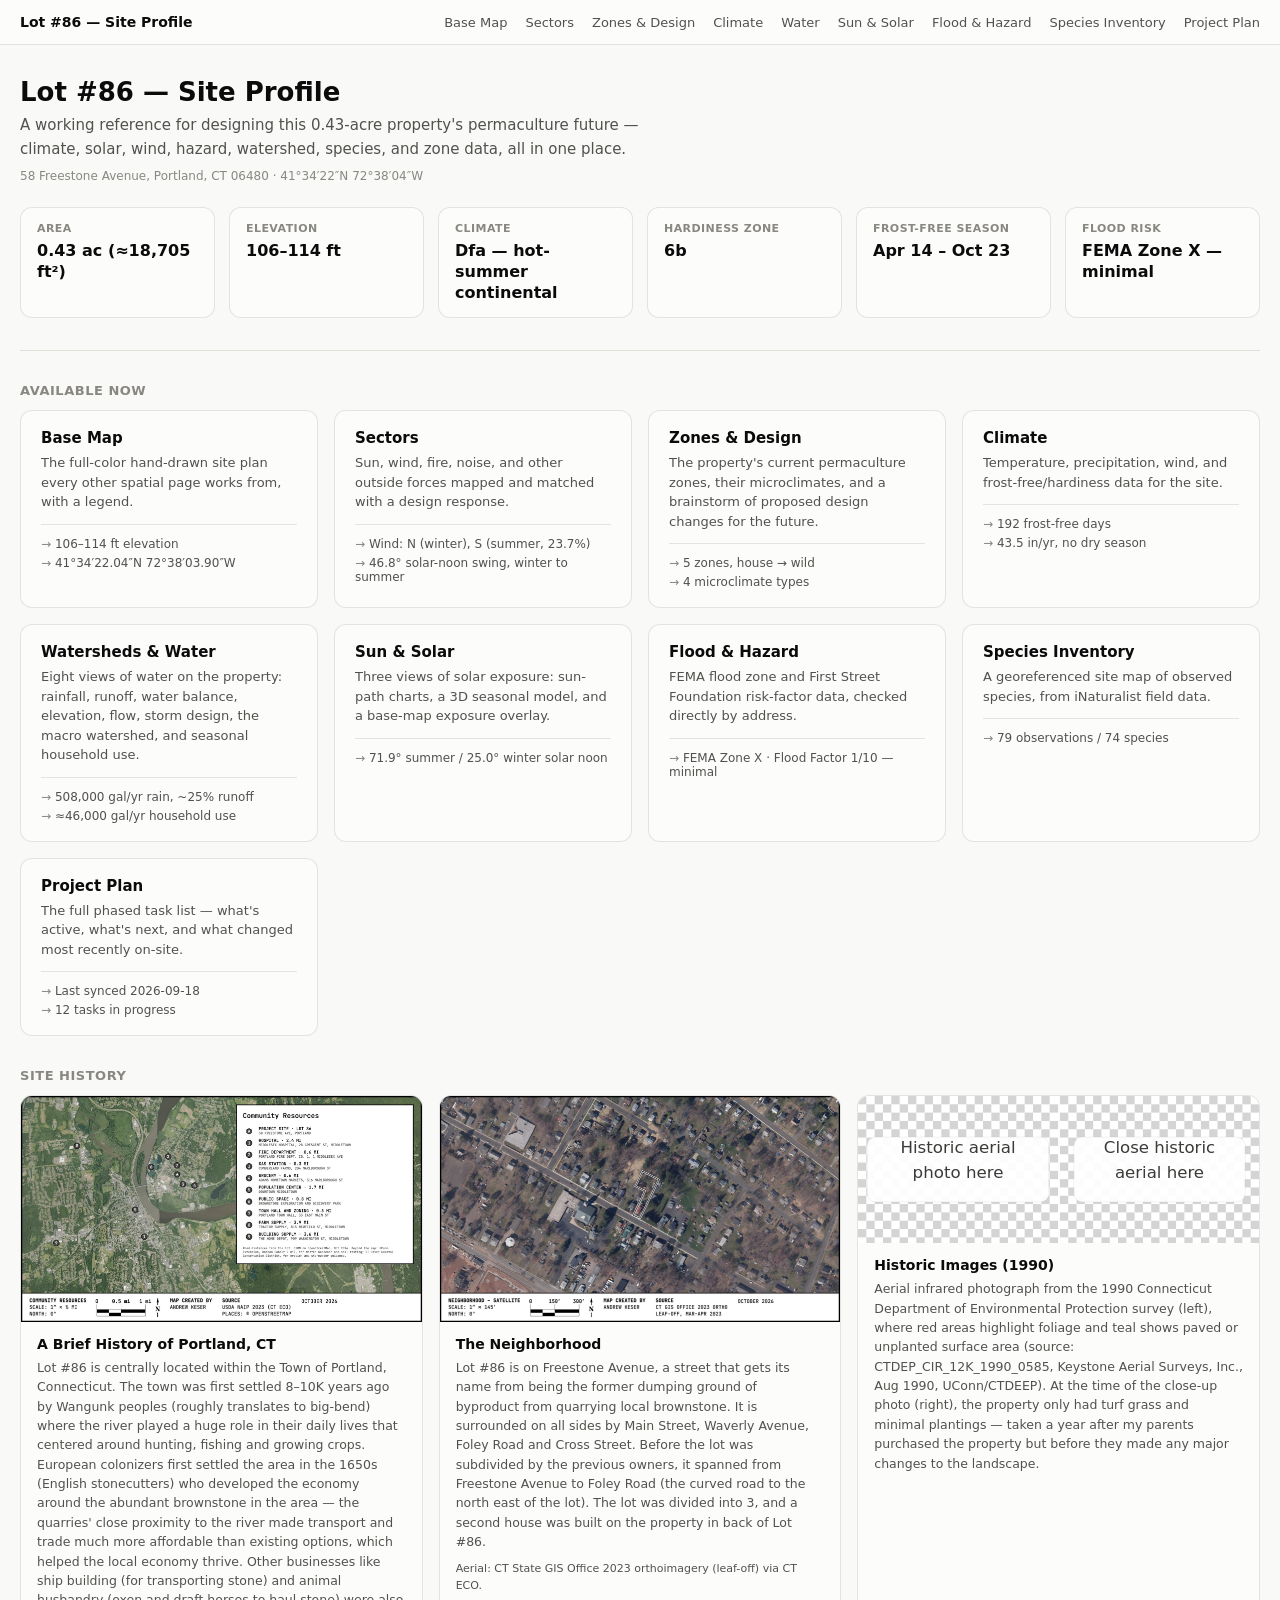
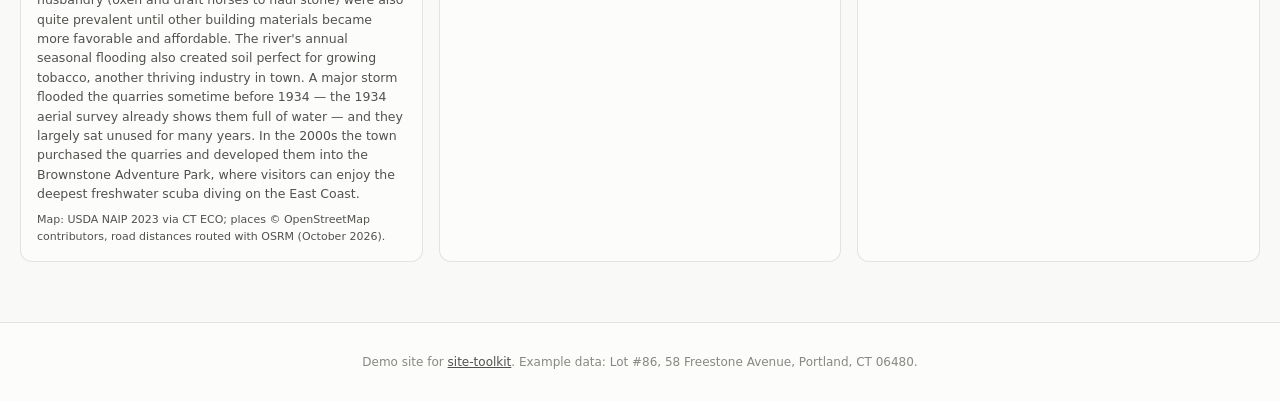
==== docs/index.html @ dff3a013 "Home page: real community and neighborhood maps in the site history cards R3 (community resources on" ====
<!DOCTYPE html>
<html lang="en">
<head>
<meta charset="utf-8">
<meta name="viewport" content="width=device-width, initial-scale=1">
<title>Lot #86 — Site Profile</title>
<style>
  .viz-root {
    color-scheme: light;
    --surface-1: #fcfcfb; --page: #f9f9f7; --text-primary: #0b0b0b;
    --text-secondary: #52514e; --text-muted: #898781; --border: rgba(11,11,11,0.10);
    --grid: #e1e0d9;
  }
  @media (prefers-color-scheme: dark) {
    :root:not([data-theme="light"]) .viz-root {
      color-scheme: dark;
      --surface-1: #1a1a19; --page: #0d0d0d; --text-primary: #ffffff;
      --text-secondary: #c3c2b7; --text-muted: #898781; --border: rgba(255,255,255,0.10);
      --grid: #2c2c2a;
    }
  }
  :root[data-theme="dark"] .viz-root {
    color-scheme: dark;
    --surface-1: #1a1a19; --page: #0d0d0d; --text-primary: #ffffff;
    --text-secondary: #c3c2b7; --text-muted: #898781; --border: rgba(255,255,255,0.10);
    --grid: #2c2c2a;
  }
  * { box-sizing: border-box; }
  body { margin: 0; }
  .viz-root {
    font-family: system-ui, -apple-system, "Segoe UI", sans-serif;
    background: var(--page); color: var(--text-primary); min-height: 80vh;
    padding: 32px 20px 60px;
  }
  .wrap { max-width: 1280px; margin: 0 auto; }
  h1 { font-size: 26px; font-weight: 600; margin: 0 0 6px; }
  .subhead { color: var(--text-secondary); font-size: 15px; line-height: 1.6; margin: 0 0 8px; max-width: 640px; }
  .subhead-muted { color: var(--text-muted); font-size: 12px; margin: 0 0 24px; }

  .fact-row {
    display: grid; grid-template-columns: repeat(auto-fit, minmax(150px, 1fr));
    gap: 14px; margin: 24px 0 32px;
  }
  .fact {
    background: var(--surface-1); border: 1px solid var(--border); border-radius: 12px;
    padding: 14px 16px;
  }
  .fact-label { font-size: 11px; font-weight: 600; letter-spacing: 0.04em; text-transform: uppercase; color: var(--text-muted); margin: 0 0 6px; }
  .fact-value { font-size: 16px; font-weight: 600; color: var(--text-primary); margin: 0; line-height: 1.3; }

  h2.section-head { font-size: 13px; font-weight: 600; letter-spacing: 0.04em; text-transform: uppercase; color: var(--text-muted); margin: 0 0 12px; }
  .card-grid { display: grid; grid-template-columns: repeat(auto-fit, minmax(240px, 1fr)); gap: 16px; margin-bottom: 32px; }
  .nav-card {
    background: var(--surface-1); border: 1px solid var(--border);
    border-radius: 12px; padding: 18px 20px;
  }
  .nav-card .card-title { display: block; text-decoration: none; color: inherit; }
  .nav-card .card-title:hover h3 { text-decoration: underline; }
  .nav-card h3 { font-size: 15px; font-weight: 600; margin: 0 0 6px; color: var(--text-primary); }
  .nav-card p { font-size: 13px; color: var(--text-secondary); margin: 0; line-height: 1.5; }
  .card-stats { display: flex; flex-direction: column; gap: 5px; margin: 12px 0 0; padding-top: 12px; border-top: 1px solid var(--border); }
  .card-stats a { font-size: 12px; color: var(--text-secondary); text-decoration: none; }
  .card-stats a:hover { color: var(--text-primary); text-decoration: underline; }
  .card-stats a::before { content: "→ "; color: var(--text-muted); }
  .divider { height: 1px; background: var(--grid); margin: 8px 0 32px; border: none; }
  .history-grid { display: grid; grid-template-columns: repeat(auto-fit, minmax(260px, 1fr)); gap: 16px; }
  .history-card { background: var(--surface-1); border: 1px solid var(--border); border-radius: 12px; overflow: hidden; }
  .history-card img { width: 100%; height: auto; display: block; }
  .history-photos { display: grid; grid-template-columns: 1fr 1fr; gap: 2px; }
  .history-card .body { padding: 14px 16px 16px; }
  .history-card h3 { font-size: 14px; font-weight: 600; margin: 0 0 6px; color: var(--text-primary); }
  .history-card p { font-size: 12.5px; color: var(--text-secondary); margin: 0; line-height: 1.55; }
</style>
</head>
<body>
<!-- NAV:START -->
<style>
  .site-nav {
    font-family: system-ui, -apple-system, "Segoe UI", sans-serif;
    display: flex; flex-wrap: wrap; align-items: center; justify-content: space-between;
    gap: 12px; padding: 14px 20px;
    background: #fcfcfb; border-bottom: 1px solid rgba(11,11,11,0.10);
  }
  .site-nav__brand { font-weight: 600; font-size: 14px; color: #0b0b0b; text-decoration: none; }
  .site-nav__links { display: flex; gap: 18px; flex-wrap: wrap; }
  .site-nav__links a { font-size: 13px; color: #52514e; text-decoration: none; }
  .site-nav__links a:hover { color: #0b0b0b; }
  @media (prefers-color-scheme: dark) {
    :root:not([data-theme="light"]) .site-nav { background: #1a1a19; border-bottom-color: rgba(255,255,255,0.10); }
    :root:not([data-theme="light"]) .site-nav__brand { color: #ffffff; }
    :root:not([data-theme="light"]) .site-nav__links a { color: #c3c2b7; }
    :root:not([data-theme="light"]) .site-nav__links a:hover { color: #ffffff; }
  }
  :root[data-theme="dark"] .site-nav { background: #1a1a19; border-bottom-color: rgba(255,255,255,0.10); }
  :root[data-theme="dark"] .site-nav__brand { color: #ffffff; }
  :root[data-theme="dark"] .site-nav__links a { color: #c3c2b7; }
  :root[data-theme="dark"] .site-nav__links a:hover { color: #ffffff; }
</style>
<nav class="site-nav">
  <a class="site-nav__brand" href="index.html">Lot #86 — Site Profile</a>
  <div class="site-nav__links">
    <a href="base-map.html">Base Map</a>
    <a href="sectors.html">Sectors</a>
    <a href="zones-design.html">Zones &amp; Design</a>
    <a href="climate.html">Climate</a>
    <a href="water.html">Water</a>
    <a href="sun-solar.html">Sun &amp; Solar</a>
    <a href="flood-hazard.html">Flood &amp; Hazard</a>
    <a href="species-inventory.html">Species Inventory</a>
    <a href="project-plan.html">Project Plan</a>
  </div>
</nav>
<!-- NAV:END -->
<div class="viz-root">
  <div class="wrap">
    <header>
      <h1>Lot #86 — Site Profile</h1>
      <p class="subhead">A working reference for designing this 0.43-acre property's permaculture future — climate, solar, wind, hazard, watershed, species, and zone data, all in one place.</p>
      <p class="subhead-muted">58 Freestone Avenue, Portland, CT 06480 &middot; 41&deg;34&prime;22&Prime;N 72&deg;38&prime;04&Prime;W</p>
    </header>

    <div class="fact-row">
      <div class="fact"><p class="fact-label">Area</p><p class="fact-value">0.43 ac (&asymp;18,705 ft&sup2;)</p></div>
      <div class="fact"><p class="fact-label">Elevation</p><p class="fact-value">106&ndash;114 ft</p></div>
      <div class="fact"><p class="fact-label">Climate</p><p class="fact-value">Dfa &mdash; hot-summer continental</p></div>
      <div class="fact"><p class="fact-label">Hardiness zone</p><p class="fact-value">6b</p></div>
      <div class="fact"><p class="fact-label">Frost-free season</p><p class="fact-value">Apr 14 &ndash; Oct 23</p></div>
      <div class="fact"><p class="fact-label">Flood risk</p><p class="fact-value">FEMA Zone X &mdash; minimal</p></div>
    </div>

    <hr class="divider">

    <h2 class="section-head">Available now</h2>
    <div class="card-grid">
      <div class="nav-card">
        <a class="card-title" href="base-map.html"><h3>Base Map</h3></a>
        <p>The full-color hand-drawn site plan every other spatial page works from, with a legend.</p>
        <div class="card-stats">
          <a href="base-map.html">106&ndash;114 ft elevation</a>
          <a href="base-map.html">41&deg;34&prime;22.04&Prime;N 72&deg;38&prime;03.90&Prime;W</a>
        </div>
      </div>
      <div class="nav-card">
        <a class="card-title" href="sectors.html"><h3>Sectors</h3></a>
        <p>Sun, wind, fire, noise, and other outside forces mapped and matched with a design response.</p>
        <div class="card-stats">
          <a href="sectors.html#wind">Wind: N (winter), S (summer, 23.7%)</a>
          <a href="sectors.html#sun-solar">46.8&deg; solar-noon swing, winter to summer</a>
        </div>
      </div>
      <div class="nav-card">
        <a class="card-title" href="zones-design.html"><h3>Zones &amp; Design</h3></a>
        <p>The property's current permaculture zones, their microclimates, and a brainstorm of proposed design changes for the future.</p>
        <div class="card-stats">
          <a href="zones-design.html#current-zones">5 zones, house &rarr; wild</a>
          <a href="zones-design.html#microclimates">4 microclimate types</a>
        </div>
      </div>
      <div class="nav-card">
        <a class="card-title" href="climate.html"><h3>Climate</h3></a>
        <p>Temperature, precipitation, wind, and frost-free/hardiness data for the site.</p>
        <div class="card-stats">
          <a href="climate.html#frost-panel">192 frost-free days</a>
          <a href="climate.html#precipitation">43.5 in/yr, no dry season</a>
        </div>
      </div>
      <div class="nav-card">
        <a class="card-title" href="water.html"><h3>Watersheds &amp; Water</h3></a>
        <p>Eight views of water on the property: rainfall, runoff, water balance, elevation, flow, storm design, the macro watershed, and seasonal household use.</p>
        <div class="card-stats">
          <a href="water.html#water-balance">508,000 gal/yr rain, ~25% runoff</a>
          <a href="water.html#water-use">&asymp;46,000 gal/yr household use</a>
        </div>
      </div>
      <div class="nav-card">
        <a class="card-title" href="sun-solar.html"><h3>Sun &amp; Solar</h3></a>
        <p>Three views of solar exposure: sun-path charts, a 3D seasonal model, and a base-map exposure overlay.</p>
        <div class="card-stats">
          <a href="sun-solar.html#sun-path-charts">71.9&deg; summer / 25.0&deg; winter solar noon</a>
        </div>
      </div>
      <div class="nav-card">
        <a class="card-title" href="flood-hazard.html"><h3>Flood &amp; Hazard</h3></a>
        <p>FEMA flood zone and First Street Foundation risk-factor data, checked directly by address.</p>
        <div class="card-stats">
          <a href="flood-hazard.html">FEMA Zone X &middot; Flood Factor 1/10 &mdash; minimal</a>
        </div>
      </div>
      <div class="nav-card">
        <a class="card-title" href="species-inventory.html"><h3>Species Inventory</h3></a>
        <p>A georeferenced site map of observed species, from iNaturalist field data.</p>
        <div class="card-stats">
          <a href="species-inventory.html#species-catalog">79 observations / 74 species</a>
        </div>
      </div>
      <div class="nav-card">
        <a class="card-title" href="project-plan.html"><h3>Project Plan</h3></a>
        <p>The full phased task list &mdash; what's active, what's next, and what changed most recently on-site.</p>
        <div class="card-stats">
          <a href="project-plan.html#recent-activity">Last synced 2026-09-18</a>
          <a href="project-plan.html">12 tasks in progress</a>
        </div>
      </div>
    </div>

    <h2 class="section-head">Site History</h2>
    <div class="history-grid">
      <div class="history-card">
        <a href="assets/context-community.jpg" title="Open the full-size map"><img src="assets/context-community.jpg" alt="Community resources map: Portland, Middletown and Cromwell on 2023 aerial imagery, with the lot and nine nearby resources numbered, from the hospital to the farm supply store" width="1600" height="900"></a>
        <div class="body">
          <h3>A Brief History of Portland, CT</h3>
          <p>Lot #86 is centrally located within the Town of Portland, Connecticut. The town was first settled 8&ndash;10K years ago by Wangunk peoples (roughly translates to big-bend) where the river played a huge role in their daily lives that centered around hunting, fishing and growing crops. European colonizers first settled the area in the 1650s (English stonecutters) who developed the economy around the abundant brownstone in the area &mdash; the quarries' close proximity to the river made transport and trade much more affordable than existing options, which helped the local economy thrive. Other businesses like ship building (for transporting stone) and animal husbandry (oxen and draft horses to haul stone) were also quite prevalent until other building materials became more favorable and affordable. The river's annual seasonal flooding also created soil perfect for growing tobacco, another thriving industry in town. A major storm flooded the quarries sometime before 1934 &mdash; the 1934 aerial survey already shows them full of water &mdash; and they largely sat unused for many years. In the 2000s the town purchased the quarries and developed them into the Brownstone Adventure Park, where visitors can enjoy the deepest freshwater scuba diving on the East Coast.</p>
          <p style="margin-top:8px;font-size:11px;">Map: USDA NAIP 2023 via CT ECO; places &copy; OpenStreetMap contributors, road distances routed with OSRM (October 2026).</p>
        </div>
      </div>
      <div class="history-card">
        <a href="assets/context-neighborhood.jpg" title="Open the full-size map"><img src="assets/context-neighborhood.jpg" alt="Neighborhood aerial, north up, about half a mile across, with the Lot 86 boundary outlined on Freestone Avenue" width="1600" height="900"></a>
        <div class="body">
          <h3>The Neighborhood</h3>
          <p>Lot #86 is on Freestone Avenue, a street that gets its name from being the former dumping ground of byproduct from quarrying local brownstone. It is surrounded on all sides by Main Street, Waverly Avenue, Foley Road and Cross Street. Before the lot was subdivided by the previous owners, it spanned from Freestone Avenue to Foley Road (the curved road to the north east of the lot). The lot was divided into 3, and a second house was built on the property in back of Lot #86.</p>
          <p style="margin-top:8px;font-size:11px;">Aerial: CT State GIS Office 2023 orthoimagery (leaf-off) via CT ECO.</p>
        </div>
      </div>
      <div class="history-card">
        <div class="history-photos">
          <img src="assets/site-history-1990-infrared.svg" alt="Placeholder: Historic aerial photo of your project site&#x27;s area here" width="1200" height="884">
          <img src="assets/site-history-1990-lot86.svg" alt="Placeholder: Close historic aerial photo of your project site here" width="1200" height="884">
        </div>
        <div class="body">
          <h3>Historic Images (1990)</h3>
          <p>Aerial infrared photograph from the 1990 Connecticut Department of Environmental Protection survey (left), where red areas highlight foliage and teal shows paved or unplanted surface area (source: CTDEP_CIR_12K_1990_0585, Keystone Aerial Surveys, Inc., Aug 1990, UConn/CTDEEP). At the time of the close-up photo (right), the property only had turf grass and minimal plantings &mdash; taken a year after my parents purchased the property but before they made any major changes to the landscape.</p>
        </div>
      </div>
    </div>
  </div>
</div>
<!-- FOOTER:START -->
<style>
  .site-footer {
    font-family: system-ui, -apple-system, "Segoe UI", sans-serif;
    padding: 20px; text-align: center;
    font-size: 12px; color: #898781;
    background: #fcfcfb; border-top: 1px solid rgba(11,11,11,0.10);
  }
  .site-footer a { color: #52514e; }
  @media (prefers-color-scheme: dark) {
    :root:not([data-theme="light"]) .site-footer { background: #1a1a19; border-top-color: rgba(255,255,255,0.10); }
    :root:not([data-theme="light"]) .site-footer a { color: #c3c2b7; }
  }
  :root[data-theme="dark"] .site-footer { background: #1a1a19; border-top-color: rgba(255,255,255,0.10); }
  :root[data-theme="dark"] .site-footer a { color: #c3c2b7; }
</style>
<footer class="site-footer">
  <p>Demo site for <a href="https://github.com/keser/site-toolkit">site-toolkit</a>.
    Example data: Lot #86, 58 Freestone Avenue, Portland, CT 06480.</p>
</footer>
<!-- FOOTER:END -->
</body>
</html>
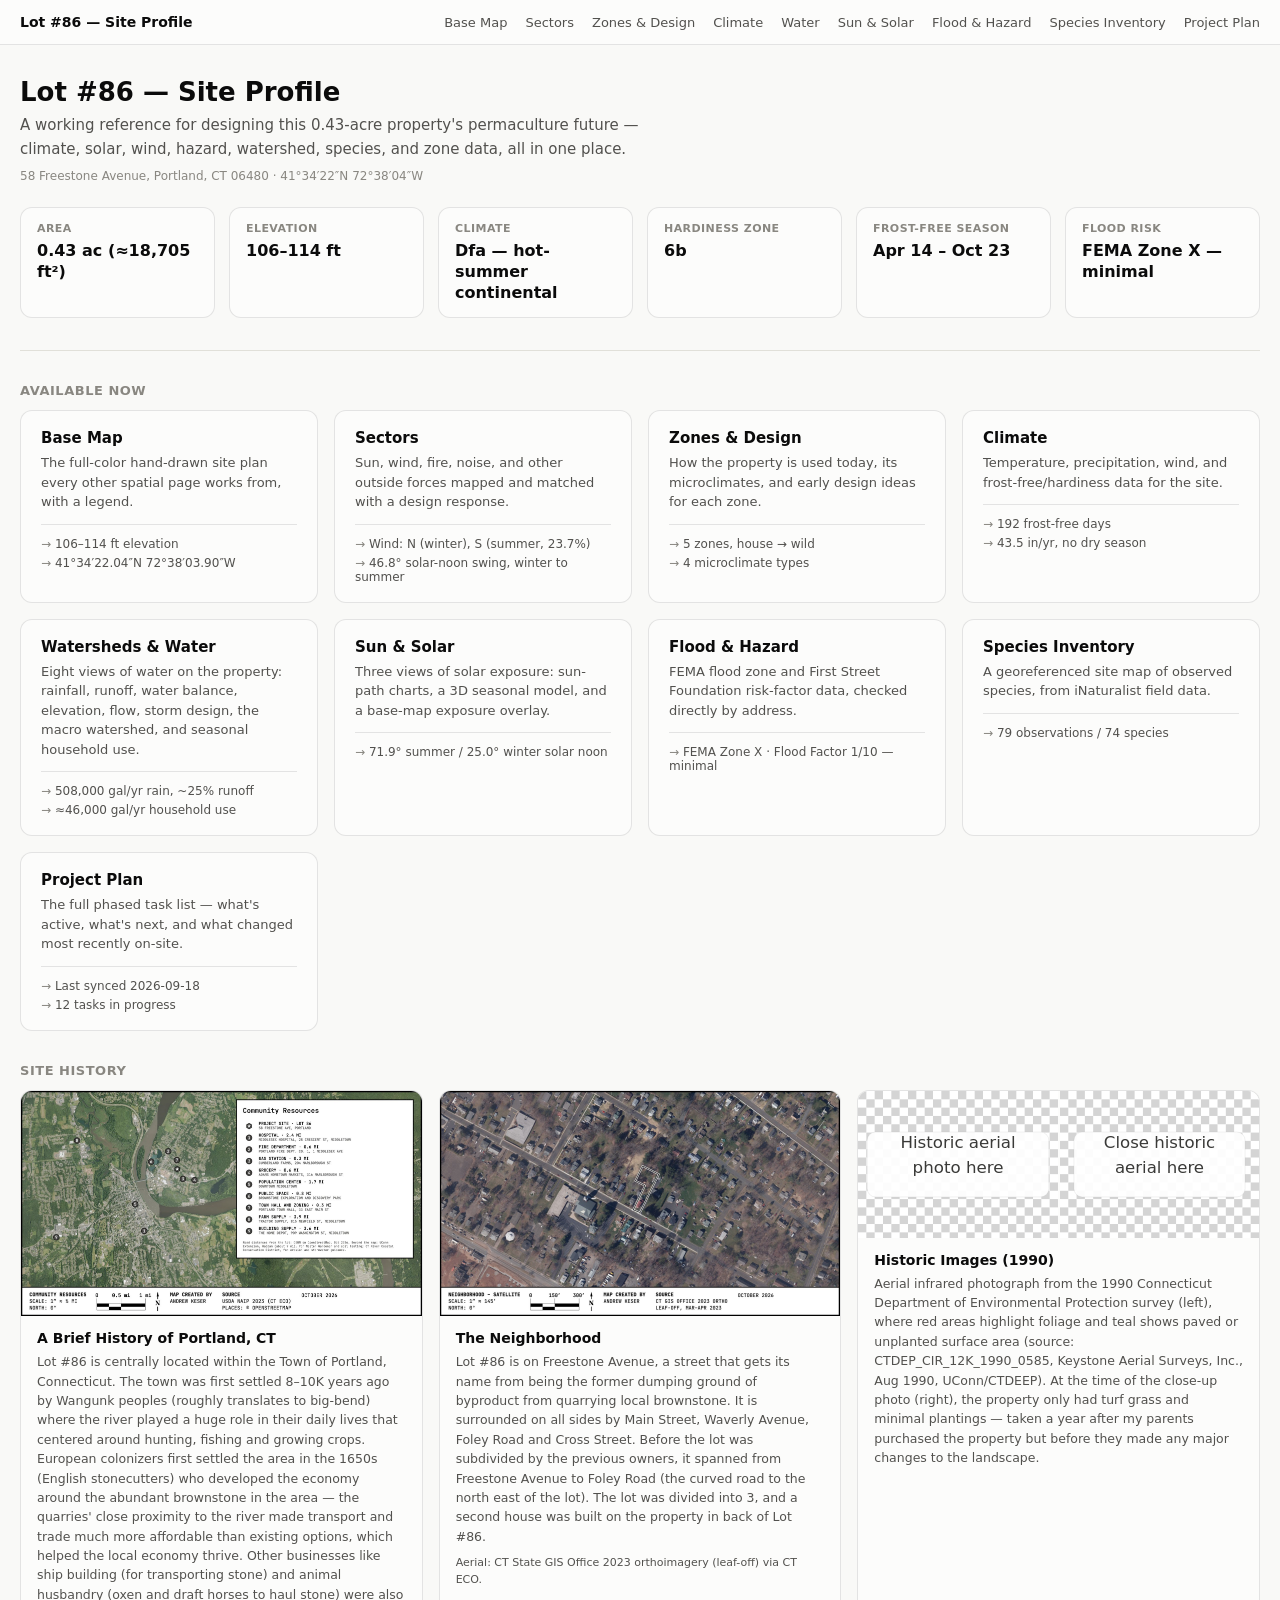
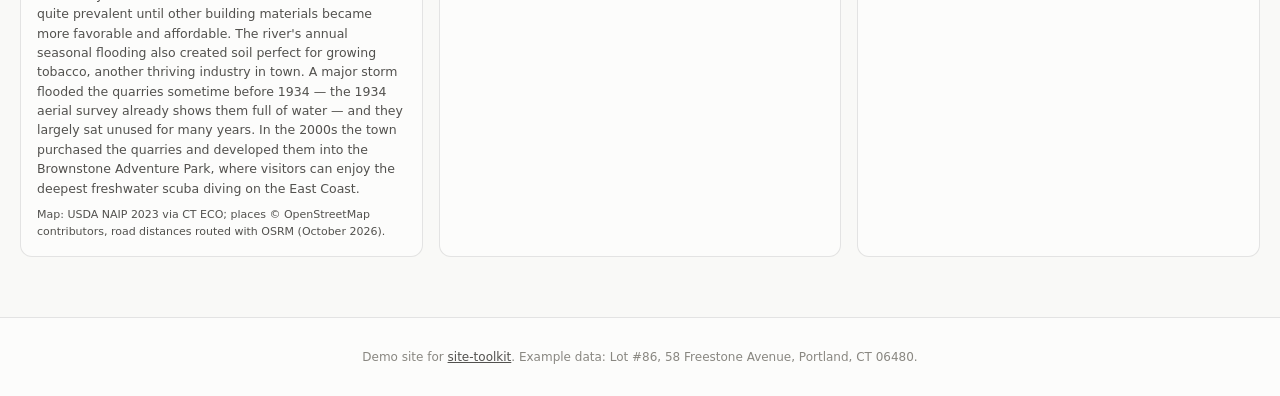
==== commit cb7cc824: "Reframe the demo profile for designers, not the course Source notes cite the original data (NOAA, KH" ====
--- a/docs/index.html
+++ b/docs/index.html
@@ -150,7 +150,7 @@
       </div>
       <div class="nav-card">
         <a class="card-title" href="zones-design.html"><h3>Zones &amp; Design</h3></a>
-        <p>The property's current permaculture zones, their microclimates, and a brainstorm of proposed design changes for the future.</p>
+        <p>How the property is used today, its microclimates, and early design ideas for each zone.</p>
         <div class="card-stats">
           <a href="zones-design.html#current-zones">5 zones, house &rarr; wild</a>
           <a href="zones-design.html#microclimates">4 microclimate types</a>
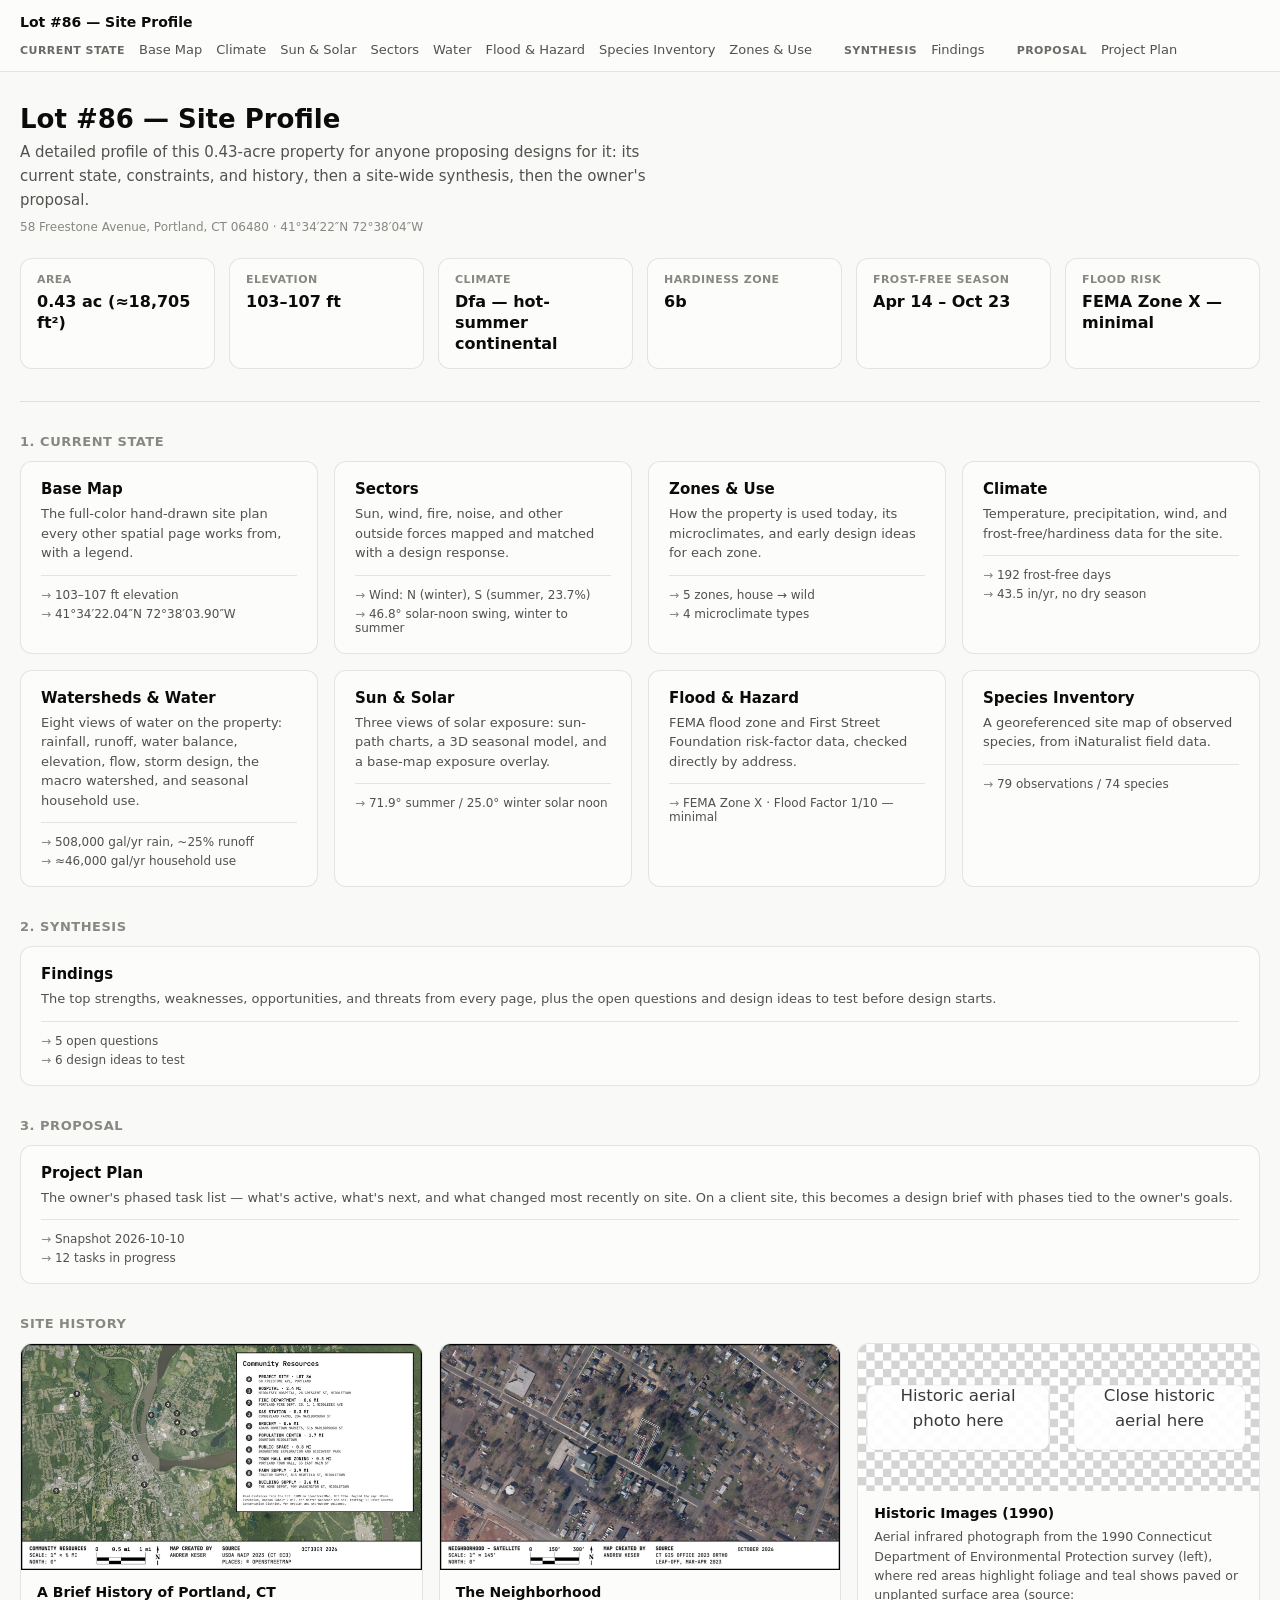
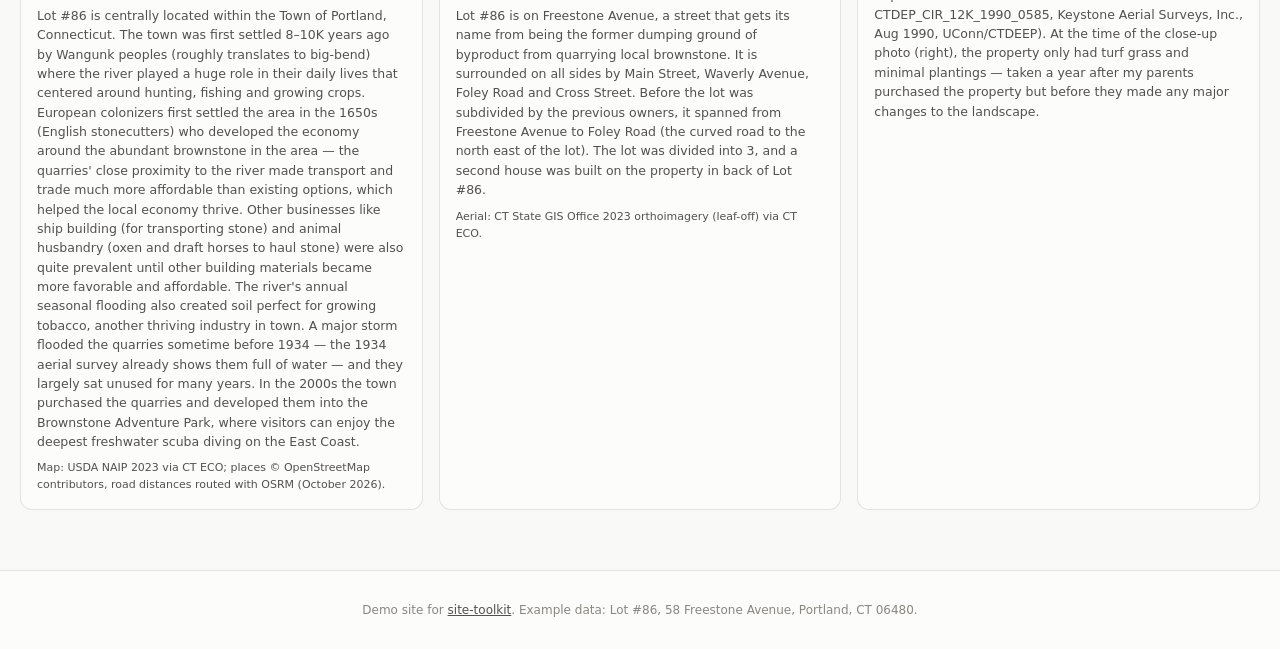
==== commit e42fa7dc: "Organize the profile as current state, synthesis, proposal Each current-state page ends with Finding" ====
--- a/docs/index.html
+++ b/docs/index.html
@@ -82,32 +82,46 @@
     background: #fcfcfb; border-bottom: 1px solid rgba(11,11,11,0.10);
   }
   .site-nav__brand { font-weight: 600; font-size: 14px; color: #0b0b0b; text-decoration: none; }
-  .site-nav__links { display: flex; gap: 18px; flex-wrap: wrap; }
+  .site-nav__links { display: flex; gap: 10px 32px; flex-wrap: wrap; }
   .site-nav__links a { font-size: 13px; color: #52514e; text-decoration: none; }
   .site-nav__links a:hover { color: #0b0b0b; }
+  .site-nav__group { display: flex; flex-wrap: wrap; align-items: baseline; gap: 6px 14px; }
+  .site-nav__label { font-size: 11px; font-weight: 700; letter-spacing: 0.04em; text-transform: uppercase; color: #6b6a65; }
   @media (prefers-color-scheme: dark) {
     :root:not([data-theme="light"]) .site-nav { background: #1a1a19; border-bottom-color: rgba(255,255,255,0.10); }
     :root:not([data-theme="light"]) .site-nav__brand { color: #ffffff; }
     :root:not([data-theme="light"]) .site-nav__links a { color: #c3c2b7; }
     :root:not([data-theme="light"]) .site-nav__links a:hover { color: #ffffff; }
+    :root:not([data-theme="light"]) .site-nav__label { color: #a3a29a; }
   }
   :root[data-theme="dark"] .site-nav { background: #1a1a19; border-bottom-color: rgba(255,255,255,0.10); }
   :root[data-theme="dark"] .site-nav__brand { color: #ffffff; }
   :root[data-theme="dark"] .site-nav__links a { color: #c3c2b7; }
   :root[data-theme="dark"] .site-nav__links a:hover { color: #ffffff; }
+  :root[data-theme="dark"] .site-nav__label { color: #a3a29a; }
 </style>
 <nav class="site-nav">
   <a class="site-nav__brand" href="index.html">Lot #86 — Site Profile</a>
   <div class="site-nav__links">
-    <a href="base-map.html">Base Map</a>
-    <a href="sectors.html">Sectors</a>
-    <a href="zones-design.html">Zones &amp; Design</a>
-    <a href="climate.html">Climate</a>
-    <a href="water.html">Water</a>
-    <a href="sun-solar.html">Sun &amp; Solar</a>
-    <a href="flood-hazard.html">Flood &amp; Hazard</a>
-    <a href="species-inventory.html">Species Inventory</a>
-    <a href="project-plan.html">Project Plan</a>
+    <div class="site-nav__group">
+      <span class="site-nav__label">Current state</span>
+      <a href="base-map.html">Base Map</a>
+      <a href="climate.html">Climate</a>
+      <a href="sun-solar.html">Sun &amp; Solar</a>
+      <a href="sectors.html">Sectors</a>
+      <a href="water.html">Water</a>
+      <a href="flood-hazard.html">Flood &amp; Hazard</a>
+      <a href="species-inventory.html">Species Inventory</a>
+      <a href="zones-design.html">Zones &amp; Use</a>
+    </div>
+    <div class="site-nav__group">
+      <span class="site-nav__label">Synthesis</span>
+      <a href="synthesis.html">Findings</a>
+    </div>
+    <div class="site-nav__group">
+      <span class="site-nav__label">Proposal</span>
+      <a href="project-plan.html">Project Plan</a>
+    </div>
   </div>
 </nav>
 <!-- NAV:END -->
@@ -115,13 +129,13 @@
   <div class="wrap">
     <header>
       <h1>Lot #86 — Site Profile</h1>
-      <p class="subhead">A working reference for designing this 0.43-acre property's permaculture future — climate, solar, wind, hazard, watershed, species, and zone data, all in one place.</p>
+      <p class="subhead">A detailed profile of this 0.43-acre property for anyone proposing designs for it: its current state, constraints, and history, then a site-wide synthesis, then the owner's proposal.</p>
       <p class="subhead-muted">58 Freestone Avenue, Portland, CT 06480 &middot; 41&deg;34&prime;22&Prime;N 72&deg;38&prime;04&Prime;W</p>
     </header>
 
     <div class="fact-row">
       <div class="fact"><p class="fact-label">Area</p><p class="fact-value">0.43 ac (&asymp;18,705 ft&sup2;)</p></div>
-      <div class="fact"><p class="fact-label">Elevation</p><p class="fact-value">106&ndash;114 ft</p></div>
+      <div class="fact"><p class="fact-label">Elevation</p><p class="fact-value">103&ndash;107 ft</p></div>
       <div class="fact"><p class="fact-label">Climate</p><p class="fact-value">Dfa &mdash; hot-summer continental</p></div>
       <div class="fact"><p class="fact-label">Hardiness zone</p><p class="fact-value">6b</p></div>
       <div class="fact"><p class="fact-label">Frost-free season</p><p class="fact-value">Apr 14 &ndash; Oct 23</p></div>
@@ -130,13 +144,13 @@
 
     <hr class="divider">
 
-    <h2 class="section-head">Available now</h2>
+    <h2 class="section-head">1. Current state</h2>
     <div class="card-grid">
       <div class="nav-card">
         <a class="card-title" href="base-map.html"><h3>Base Map</h3></a>
         <p>The full-color hand-drawn site plan every other spatial page works from, with a legend.</p>
         <div class="card-stats">
-          <a href="base-map.html">106&ndash;114 ft elevation</a>
+          <a href="base-map.html">103&ndash;107 ft elevation</a>
           <a href="base-map.html">41&deg;34&prime;22.04&Prime;N 72&deg;38&prime;03.90&Prime;W</a>
         </div>
       </div>
@@ -149,7 +163,7 @@
         </div>
       </div>
       <div class="nav-card">
-        <a class="card-title" href="zones-design.html"><h3>Zones &amp; Design</h3></a>
+        <a class="card-title" href="zones-design.html"><h3>Zones &amp; Use</h3></a>
         <p>How the property is used today, its microclimates, and early design ideas for each zone.</p>
         <div class="card-stats">
           <a href="zones-design.html#current-zones">5 zones, house &rarr; wild</a>
@@ -161,7 +175,7 @@
         <p>Temperature, precipitation, wind, and frost-free/hardiness data for the site.</p>
         <div class="card-stats">
           <a href="climate.html#frost-panel">192 frost-free days</a>
-          <a href="climate.html#precipitation">43.5 in/yr, no dry season</a>
+          <a href="water.html#precipitation">43.5 in/yr, no dry season</a>
         </div>
       </div>
       <div class="nav-card">
@@ -193,11 +207,27 @@
           <a href="species-inventory.html#species-catalog">79 observations / 74 species</a>
         </div>
       </div>
+    </div>
+
+    <h2 class="section-head">2. Synthesis</h2>
+    <div class="card-grid">
+      <div class="nav-card">
+        <a class="card-title" href="synthesis.html"><h3>Findings</h3></a>
+        <p>The top strengths, weaknesses, opportunities, and threats from every page, plus the open questions and design ideas to test before design starts.</p>
+        <div class="card-stats">
+          <a href="synthesis.html#sy-open">5 open questions</a>
+          <a href="synthesis.html#sy-ideas">6 design ideas to test</a>
+        </div>
+      </div>
+    </div>
+
+    <h2 class="section-head">3. Proposal</h2>
+    <div class="card-grid">
       <div class="nav-card">
         <a class="card-title" href="project-plan.html"><h3>Project Plan</h3></a>
-        <p>The full phased task list &mdash; what's active, what's next, and what changed most recently on-site.</p>
-        <div class="card-stats">
-          <a href="project-plan.html#recent-activity">Last synced 2026-09-18</a>
+        <p>The owner's phased task list &mdash; what's active, what's next, and what changed most recently on site. On a client site, this becomes a design brief with phases tied to the owner's goals.</p>
+        <div class="card-stats">
+          <a href="project-plan.html#recent-activity">Snapshot 2026-10-10</a>
           <a href="project-plan.html">12 tasks in progress</a>
         </div>
       </div>
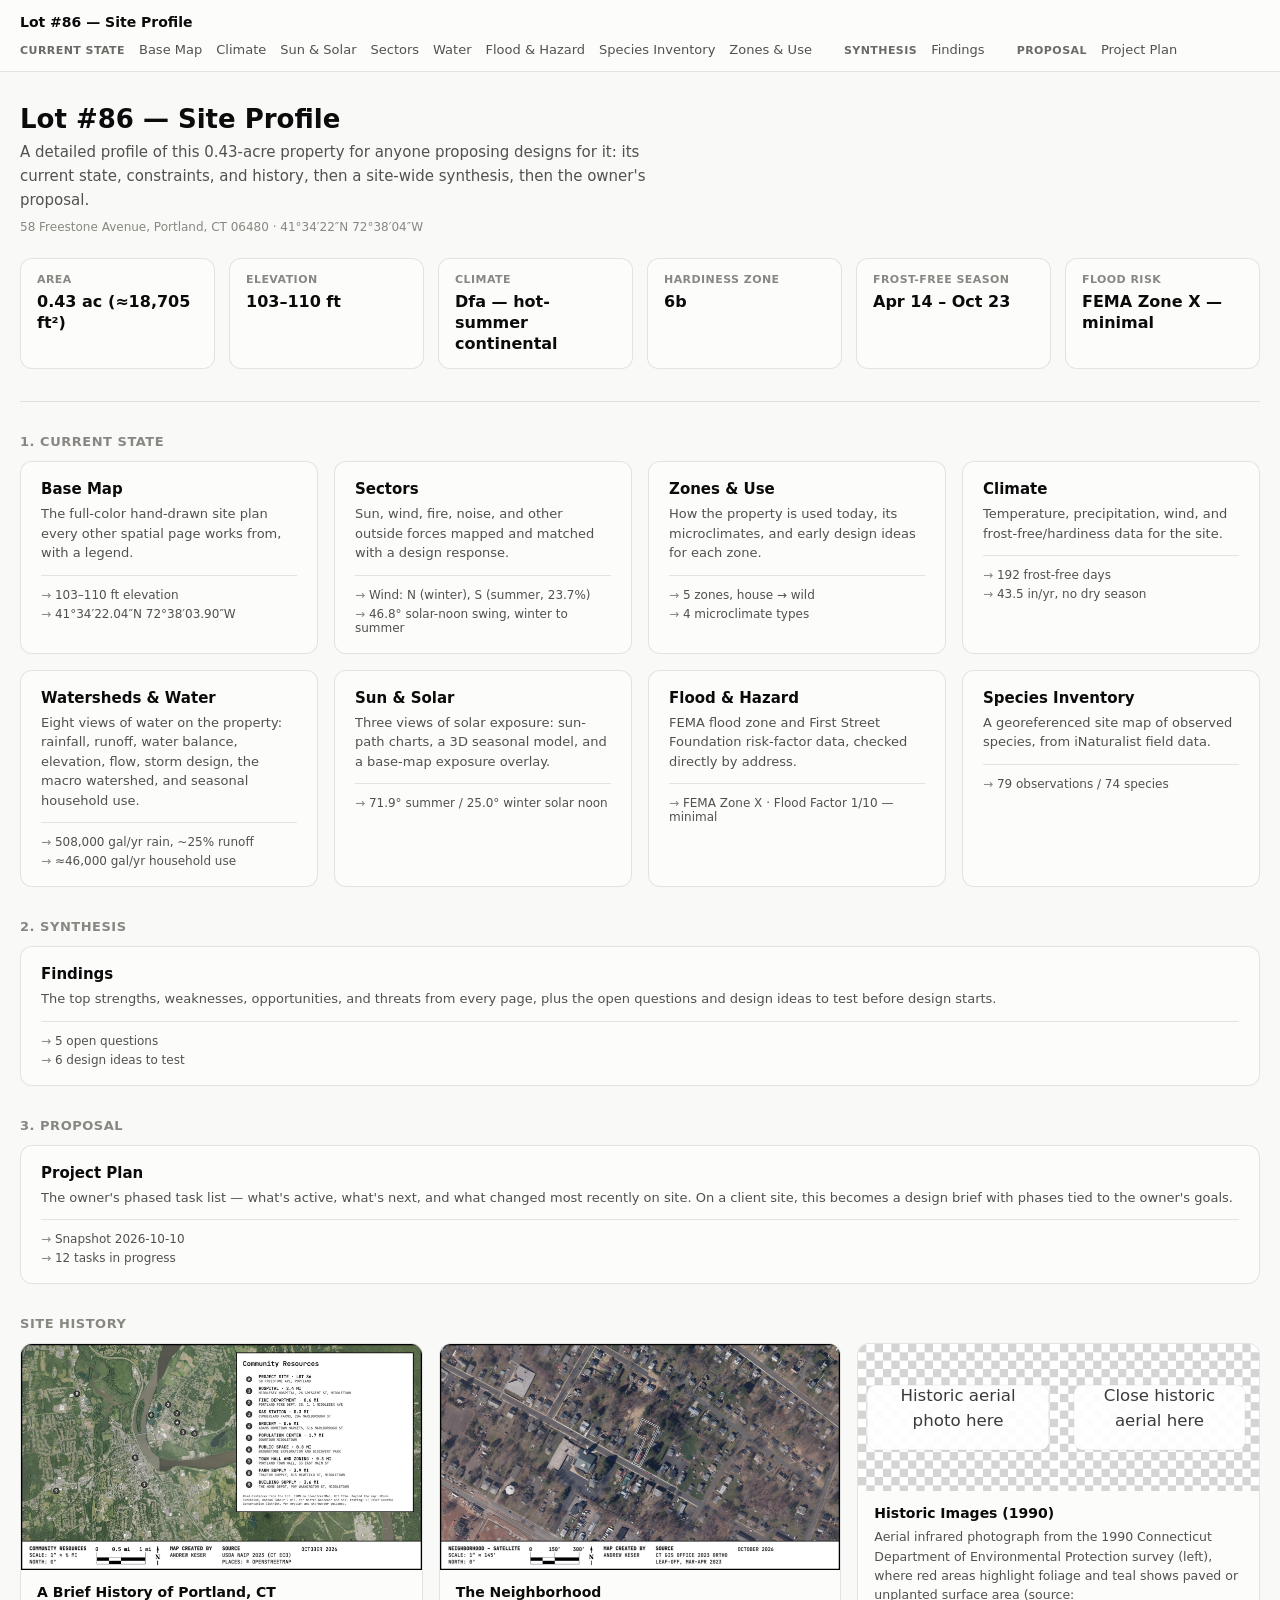
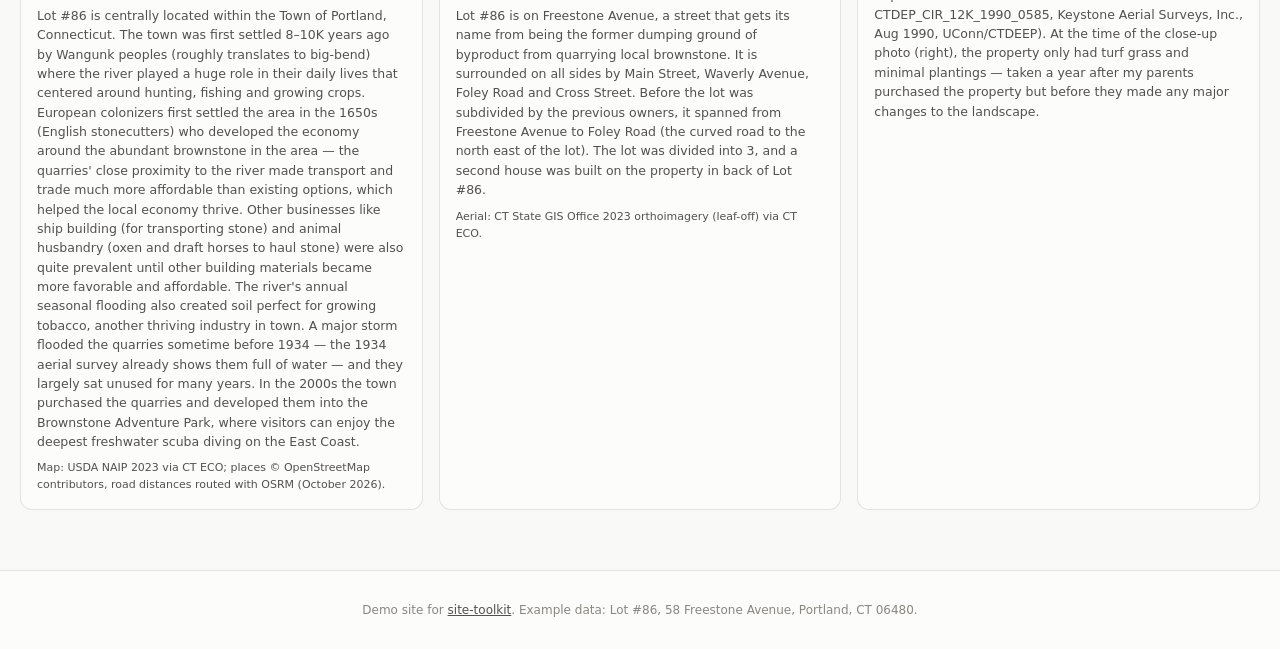
==== commit 745bad18: "Use the lot-wide lidar elevation range, 103-110 ft The 2026-10-22 legend audit set 103-110 ft (2023 " ====
--- a/docs/index.html
+++ b/docs/index.html
@@ -135,7 +135,7 @@
 
     <div class="fact-row">
       <div class="fact"><p class="fact-label">Area</p><p class="fact-value">0.43 ac (&asymp;18,705 ft&sup2;)</p></div>
-      <div class="fact"><p class="fact-label">Elevation</p><p class="fact-value">103&ndash;107 ft</p></div>
+      <div class="fact"><p class="fact-label">Elevation</p><p class="fact-value">103&ndash;110 ft</p></div>
       <div class="fact"><p class="fact-label">Climate</p><p class="fact-value">Dfa &mdash; hot-summer continental</p></div>
       <div class="fact"><p class="fact-label">Hardiness zone</p><p class="fact-value">6b</p></div>
       <div class="fact"><p class="fact-label">Frost-free season</p><p class="fact-value">Apr 14 &ndash; Oct 23</p></div>
@@ -150,7 +150,7 @@
         <a class="card-title" href="base-map.html"><h3>Base Map</h3></a>
         <p>The full-color hand-drawn site plan every other spatial page works from, with a legend.</p>
         <div class="card-stats">
-          <a href="base-map.html">103&ndash;107 ft elevation</a>
+          <a href="base-map.html">103&ndash;110 ft elevation</a>
           <a href="base-map.html">41&deg;34&prime;22.04&Prime;N 72&deg;38&prime;03.90&Prime;W</a>
         </div>
       </div>
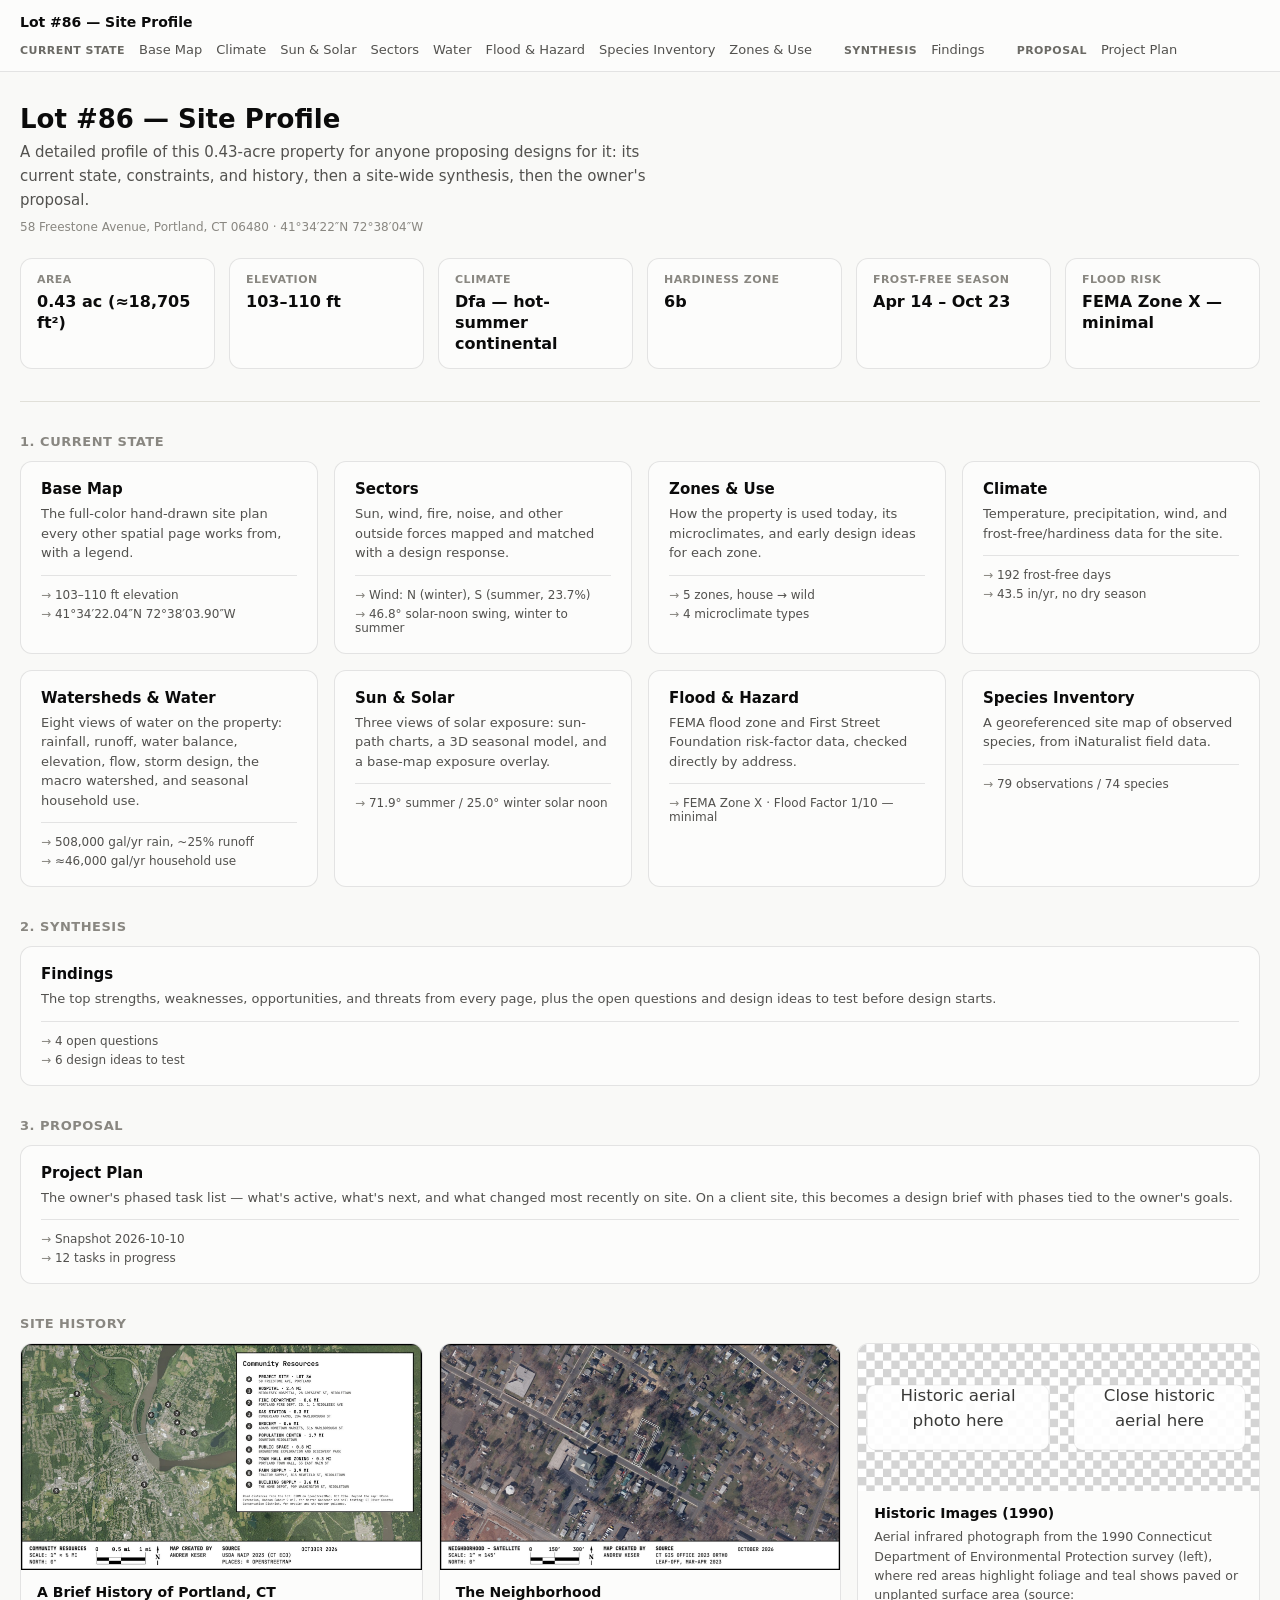
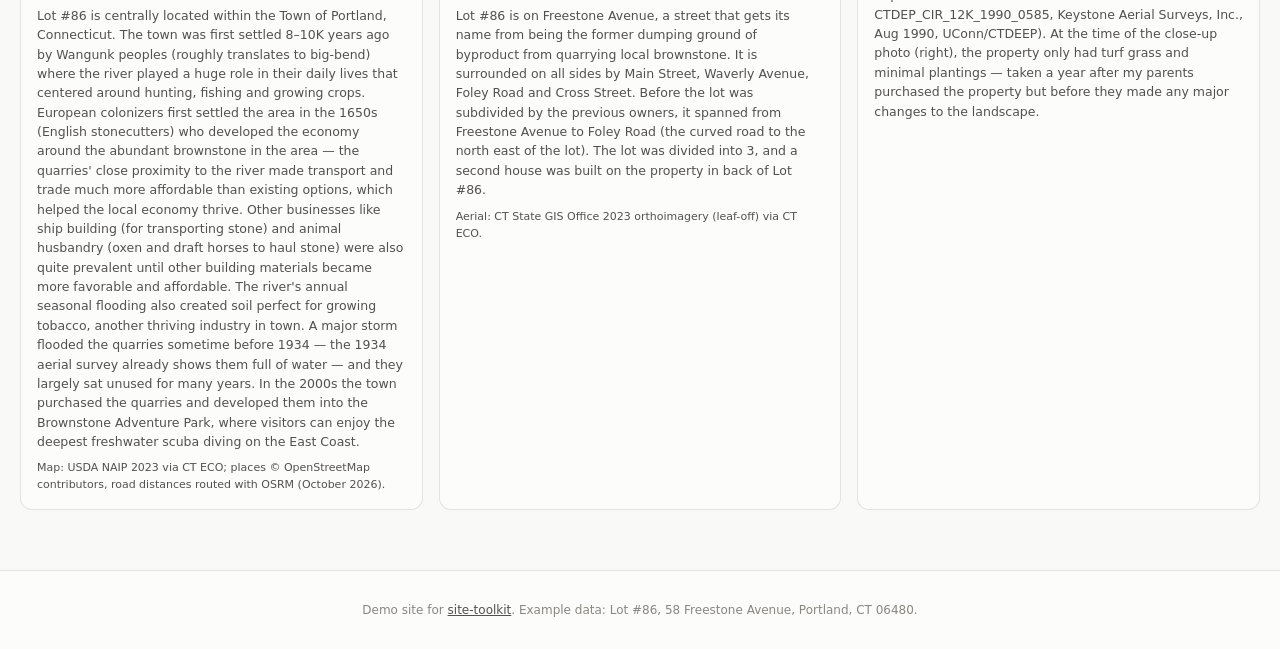
==== commit 1f5181e7: "Publish corrected zone maps and settle the low-point question The zone, microclimate, and brainstorm" ====
--- a/docs/index.html
+++ b/docs/index.html
@@ -215,7 +215,7 @@
         <a class="card-title" href="synthesis.html"><h3>Findings</h3></a>
         <p>The top strengths, weaknesses, opportunities, and threats from every page, plus the open questions and design ideas to test before design starts.</p>
         <div class="card-stats">
-          <a href="synthesis.html#sy-open">5 open questions</a>
+          <a href="synthesis.html#sy-open">4 open questions</a>
           <a href="synthesis.html#sy-ideas">6 design ideas to test</a>
         </div>
       </div>
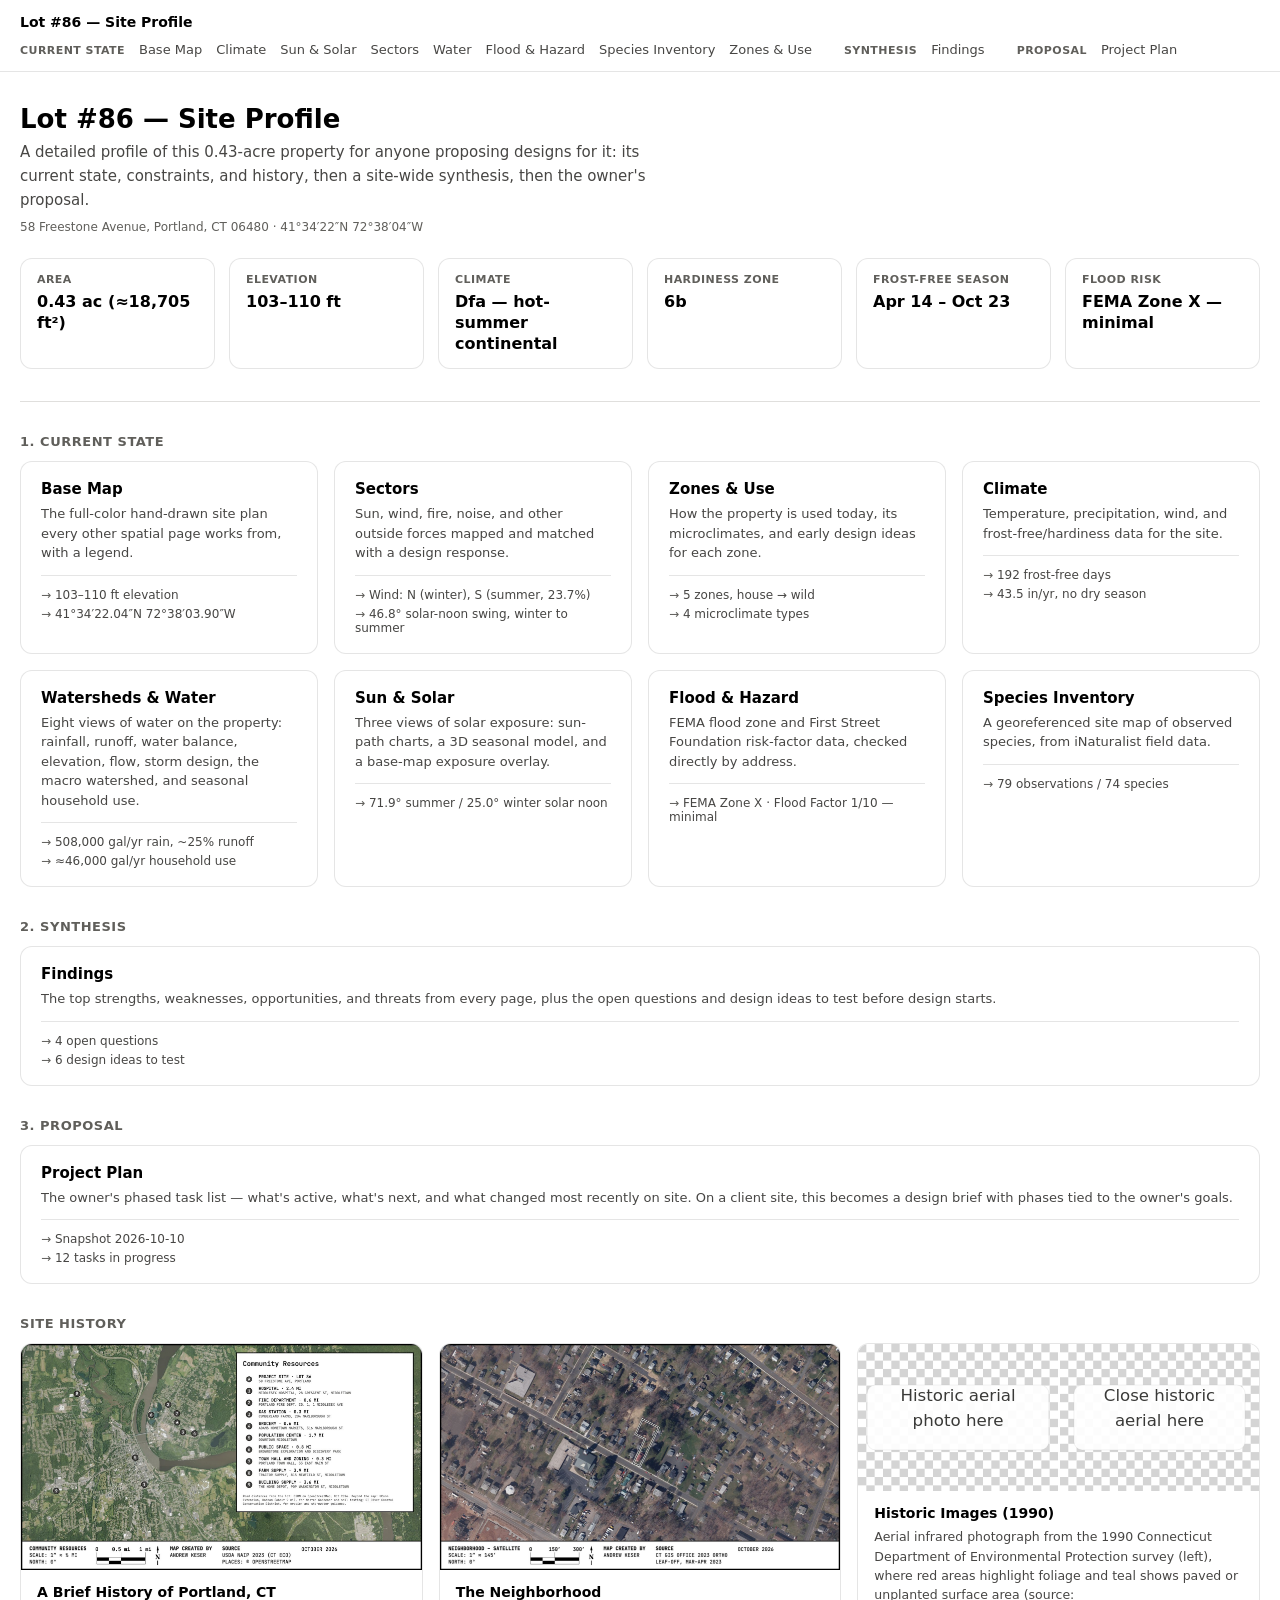
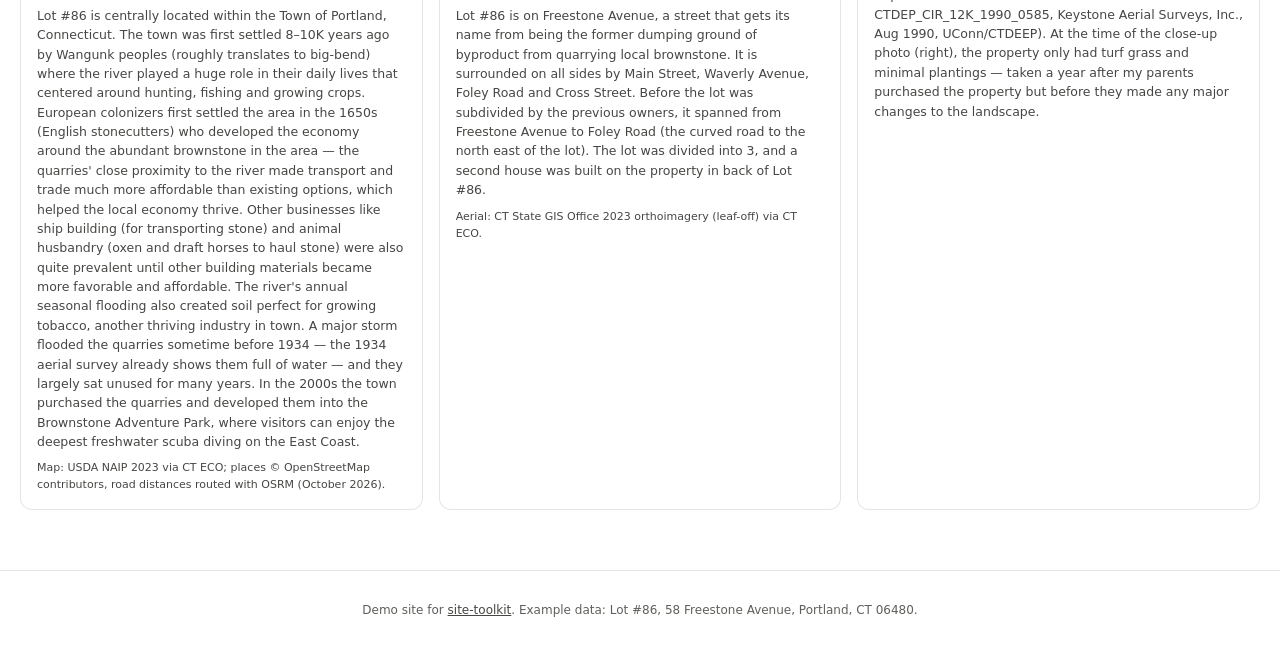
==== commit 143d9218: "Page tokens: microsite chrome and status colors resolve to Ramps - New Figma "Page" collection mirro" ====
--- a/docs/index.html
+++ b/docs/index.html
@@ -4,27 +4,8 @@
 <meta charset="utf-8">
 <meta name="viewport" content="width=device-width, initial-scale=1">
 <title>Lot #86 — Site Profile</title>
+<link rel="stylesheet" href="assets/page-tokens.css">
 <style>
-  .viz-root {
-    color-scheme: light;
-    --surface-1: #fcfcfb; --page: #f9f9f7; --text-primary: #0b0b0b;
-    --text-secondary: #52514e; --text-muted: #898781; --border: rgba(11,11,11,0.10);
-    --grid: #e1e0d9;
-  }
-  @media (prefers-color-scheme: dark) {
-    :root:not([data-theme="light"]) .viz-root {
-      color-scheme: dark;
-      --surface-1: #1a1a19; --page: #0d0d0d; --text-primary: #ffffff;
-      --text-secondary: #c3c2b7; --text-muted: #898781; --border: rgba(255,255,255,0.10);
-      --grid: #2c2c2a;
-    }
-  }
-  :root[data-theme="dark"] .viz-root {
-    color-scheme: dark;
-    --surface-1: #1a1a19; --page: #0d0d0d; --text-primary: #ffffff;
-    --text-secondary: #c3c2b7; --text-muted: #898781; --border: rgba(255,255,255,0.10);
-    --grid: #2c2c2a;
-  }
   * { box-sizing: border-box; }
   body { margin: 0; }
   .viz-root {
@@ -79,26 +60,14 @@
     font-family: system-ui, -apple-system, "Segoe UI", sans-serif;
     display: flex; flex-wrap: wrap; align-items: center; justify-content: space-between;
     gap: 12px; padding: 14px 20px;
-    background: #fcfcfb; border-bottom: 1px solid rgba(11,11,11,0.10);
-  }
-  .site-nav__brand { font-weight: 600; font-size: 14px; color: #0b0b0b; text-decoration: none; }
+    background: var(--surface-1); border-bottom: 1px solid var(--border);
+  }
+  .site-nav__brand { font-weight: 600; font-size: 14px; color: var(--text-primary); text-decoration: none; }
   .site-nav__links { display: flex; gap: 10px 32px; flex-wrap: wrap; }
-  .site-nav__links a { font-size: 13px; color: #52514e; text-decoration: none; }
-  .site-nav__links a:hover { color: #0b0b0b; }
+  .site-nav__links a { font-size: 13px; color: var(--text-secondary); text-decoration: none; }
+  .site-nav__links a:hover { color: var(--text-primary); }
   .site-nav__group { display: flex; flex-wrap: wrap; align-items: baseline; gap: 6px 14px; }
-  .site-nav__label { font-size: 11px; font-weight: 700; letter-spacing: 0.04em; text-transform: uppercase; color: #6b6a65; }
-  @media (prefers-color-scheme: dark) {
-    :root:not([data-theme="light"]) .site-nav { background: #1a1a19; border-bottom-color: rgba(255,255,255,0.10); }
-    :root:not([data-theme="light"]) .site-nav__brand { color: #ffffff; }
-    :root:not([data-theme="light"]) .site-nav__links a { color: #c3c2b7; }
-    :root:not([data-theme="light"]) .site-nav__links a:hover { color: #ffffff; }
-    :root:not([data-theme="light"]) .site-nav__label { color: #a3a29a; }
-  }
-  :root[data-theme="dark"] .site-nav { background: #1a1a19; border-bottom-color: rgba(255,255,255,0.10); }
-  :root[data-theme="dark"] .site-nav__brand { color: #ffffff; }
-  :root[data-theme="dark"] .site-nav__links a { color: #c3c2b7; }
-  :root[data-theme="dark"] .site-nav__links a:hover { color: #ffffff; }
-  :root[data-theme="dark"] .site-nav__label { color: #a3a29a; }
+  .site-nav__label { font-size: 11px; font-weight: 700; letter-spacing: 0.04em; text-transform: uppercase; color: var(--text-muted); }
 </style>
 <nav class="site-nav">
   <a class="site-nav__brand" href="index.html">Lot #86 — Site Profile</a>
@@ -269,16 +238,10 @@
   .site-footer {
     font-family: system-ui, -apple-system, "Segoe UI", sans-serif;
     padding: 20px; text-align: center;
-    font-size: 12px; color: #898781;
-    background: #fcfcfb; border-top: 1px solid rgba(11,11,11,0.10);
-  }
-  .site-footer a { color: #52514e; }
-  @media (prefers-color-scheme: dark) {
-    :root:not([data-theme="light"]) .site-footer { background: #1a1a19; border-top-color: rgba(255,255,255,0.10); }
-    :root:not([data-theme="light"]) .site-footer a { color: #c3c2b7; }
-  }
-  :root[data-theme="dark"] .site-footer { background: #1a1a19; border-top-color: rgba(255,255,255,0.10); }
-  :root[data-theme="dark"] .site-footer a { color: #c3c2b7; }
+    font-size: 12px; color: var(--text-muted);
+    background: var(--surface-1); border-top: 1px solid var(--border);
+  }
+  .site-footer a { color: var(--text-secondary); }
 </style>
 <footer class="site-footer">
   <p>Demo site for <a href="https://github.com/keser/site-toolkit">site-toolkit</a>.
--- a/docs/assets/page-tokens.css
+++ b/docs/assets/page-tokens.css
@@ -0,0 +1,77 @@
+/* Page tokens — mirrors the Site Toolkit Design Language "Page" collection (page chrome and status
+   chips). Values live in design-language/tokens/page.json as Ramps steps; copied by hand,
+   guarded by tools/check_chart_tokens.py tokens.
+   Spec: design-language/specs/2026-10-25-page-tokens-design.md
+   Set on :root so the nav and footer partials, which sit outside .viz-root, share them. */
+
+:root {
+  color-scheme: light;
+  --page: #ffffff;
+  --surface-1: #ffffff;
+  --badge-bg: #f0f0ee;
+  --text-primary: #000000;
+  --text-secondary: #474644;
+  --text-muted: #605f5b;
+  --text-on-fill: #1a1a19;
+  --grid: #e0dfdd;
+  --baseline: #cbcac7;
+  --border: #0000001a;
+  --accent: #d75509;
+  --status-good: #516920;
+  --status-good-bg: #eaf5da;
+  --status-active: #3353c1;
+  --status-active-bg: #eaf0ff;
+  --status-hold: #725d00;
+  --status-hold-bg: #fcf0c9;
+  --status-serious: #ad1e26;
+  --status-serious-bg: #ffebe9;
+  --status-pending-bg: #f0f0ee;
+}
+@media (prefers-color-scheme: dark) {
+  :root:where(:not([data-theme="light"])) {
+    color-scheme: dark;
+    --page: #000000;
+    --surface-1: #1a1a19;
+    --badge-bg: #2e2e2c;
+    --text-primary: #ffffff;
+    --text-secondary: #cbcac7;
+    --text-muted: #b1afac;
+    --text-on-fill: #1a1a19;
+    --grid: #2e2e2c;
+    --baseline: #474644;
+    --border: #ffffff1a;
+    --accent: #f66d1e;
+    --status-good: #bed49c;
+    --status-good-bg: #263307;
+    --status-active: #b4caff;
+    --status-active-bg: #142668;
+    --status-hold: #e2c975;
+    --status-hold-bg: #382d00;
+    --status-serious: #ffb5ae;
+    --status-serious-bg: #5b030b;
+    --status-pending-bg: #2e2e2c;
+  }
+}
+:root[data-theme="dark"] {
+  color-scheme: dark;
+  --page: #000000;
+  --surface-1: #1a1a19;
+  --badge-bg: #2e2e2c;
+  --text-primary: #ffffff;
+  --text-secondary: #cbcac7;
+  --text-muted: #b1afac;
+  --text-on-fill: #1a1a19;
+  --grid: #2e2e2c;
+  --baseline: #474644;
+  --border: #ffffff1a;
+  --accent: #f66d1e;
+  --status-good: #bed49c;
+  --status-good-bg: #263307;
+  --status-active: #b4caff;
+  --status-active-bg: #142668;
+  --status-hold: #e2c975;
+  --status-hold-bg: #382d00;
+  --status-serious: #ffb5ae;
+  --status-serious-bg: #5b030b;
+  --status-pending-bg: #2e2e2c;
+}
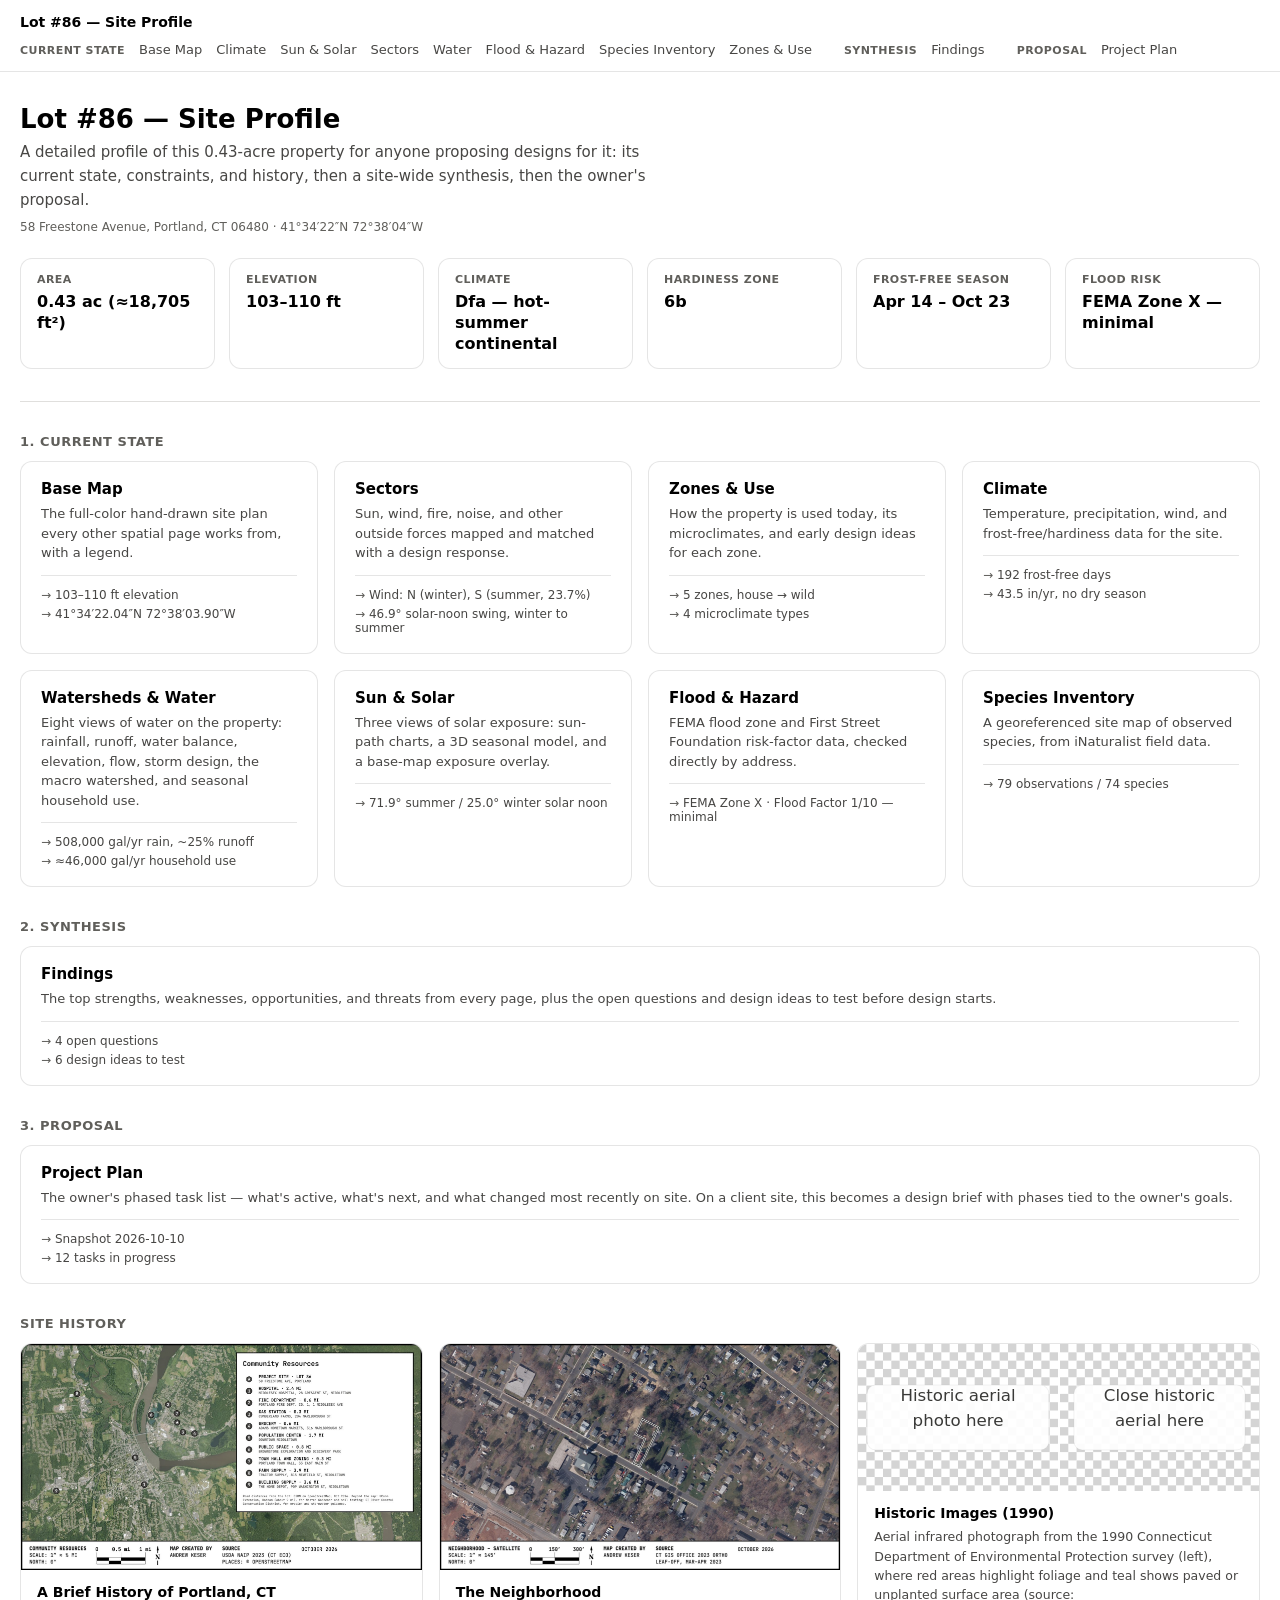
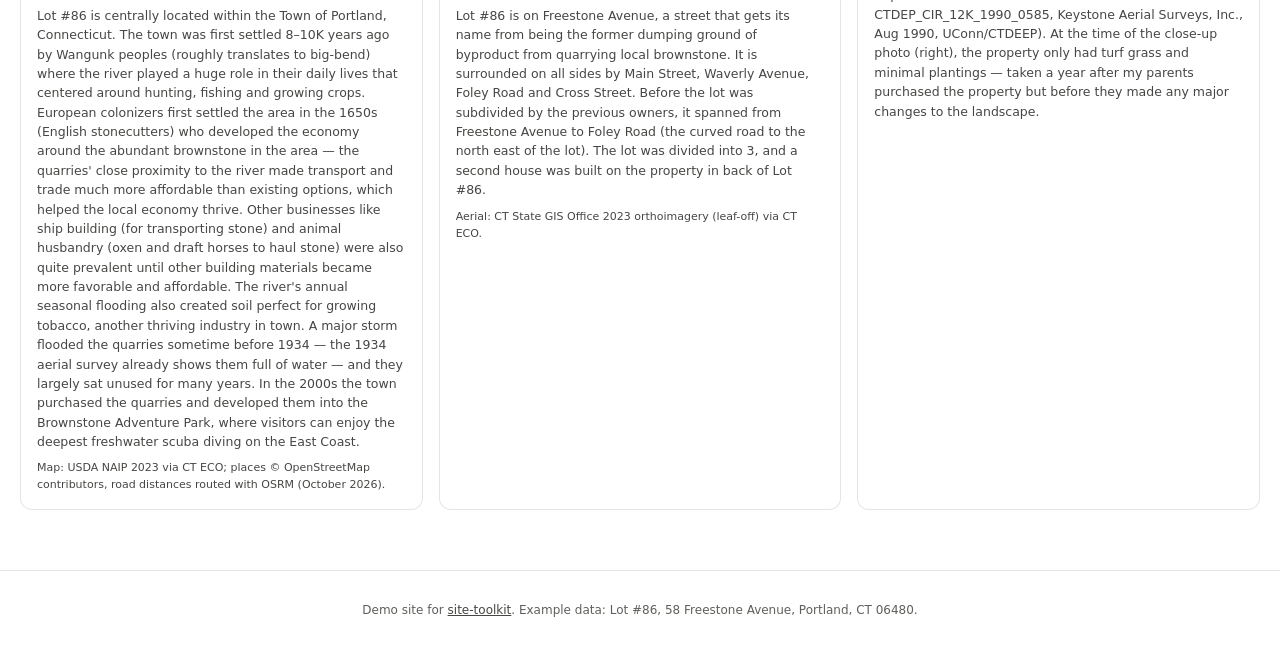
==== commit 16148b1f: "Review fixes: microsite numbers, Site Profile docs, library name - water.html: average-month runoff " ====
--- a/docs/index.html
+++ b/docs/index.html
@@ -128,7 +128,7 @@
         <p>Sun, wind, fire, noise, and other outside forces mapped and matched with a design response.</p>
         <div class="card-stats">
           <a href="sectors.html#wind">Wind: N (winter), S (summer, 23.7%)</a>
-          <a href="sectors.html#sun-solar">46.8&deg; solar-noon swing, winter to summer</a>
+          <a href="sectors.html#sun-solar">46.9&deg; solar-noon swing, winter to summer</a>
         </div>
       </div>
       <div class="nav-card">
--- a/docs/assets/page-tokens.css
+++ b/docs/assets/page-tokens.css
@@ -1,4 +1,4 @@
-/* Page tokens — mirrors the Site Toolkit Design Language "Page" collection (page chrome and status
+/* Page tokens — mirrors the Site Design Toolkit "Page" collection (page chrome and status
    chips). Values live in design-language/tokens/page.json as Ramps steps; copied by hand,
    guarded by tools/check_chart_tokens.py tokens.
    Spec: design-language/specs/2026-10-25-page-tokens-design.md
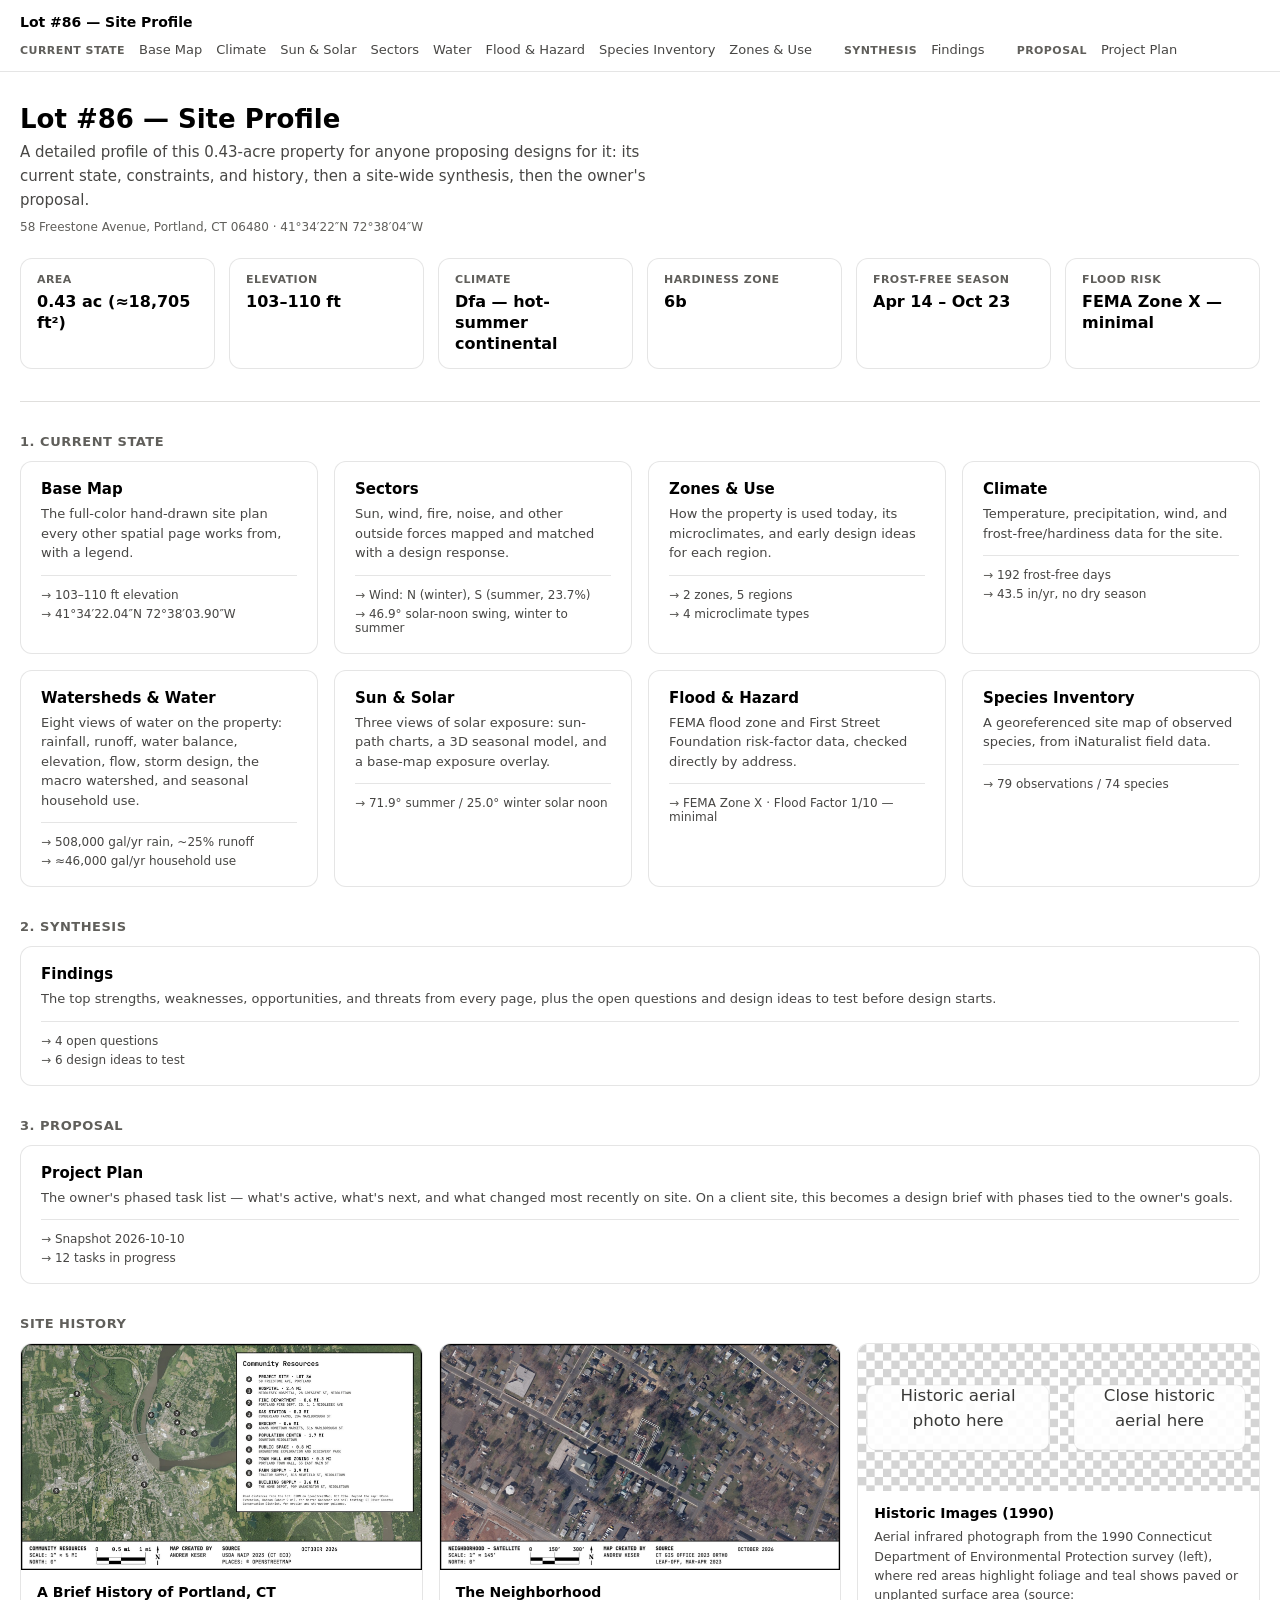
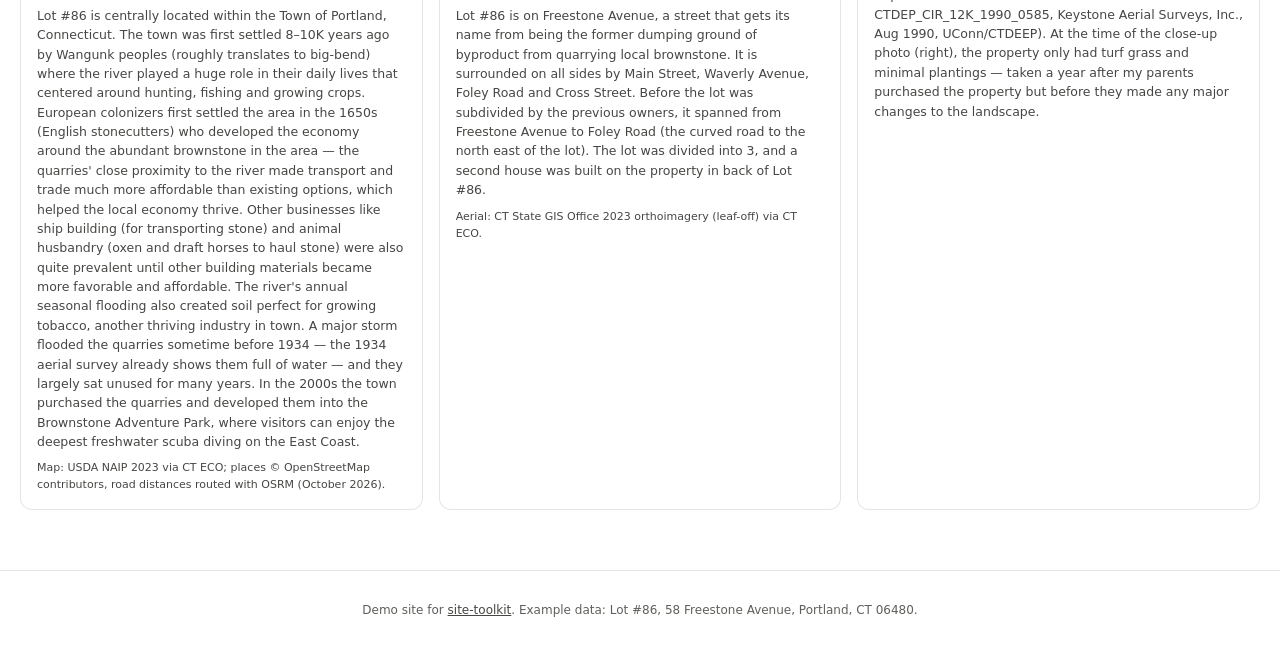
==== commit e4c1fa21: "Microsite regions, map-scale view variants, views spec closed, spec sync Co-Authored-By: Claude Opus" ====
--- a/docs/index.html
+++ b/docs/index.html
@@ -133,9 +133,9 @@
       </div>
       <div class="nav-card">
         <a class="card-title" href="zones-design.html"><h3>Zones &amp; Use</h3></a>
-        <p>How the property is used today, its microclimates, and early design ideas for each zone.</p>
-        <div class="card-stats">
-          <a href="zones-design.html#current-zones">5 zones, house &rarr; wild</a>
+        <p>How the property is used today, its microclimates, and early design ideas for each region.</p>
+        <div class="card-stats">
+          <a href="zones-design.html#current-zones">2 zones, 5 regions</a>
           <a href="zones-design.html#microclimates">4 microclimate types</a>
         </div>
       </div>
